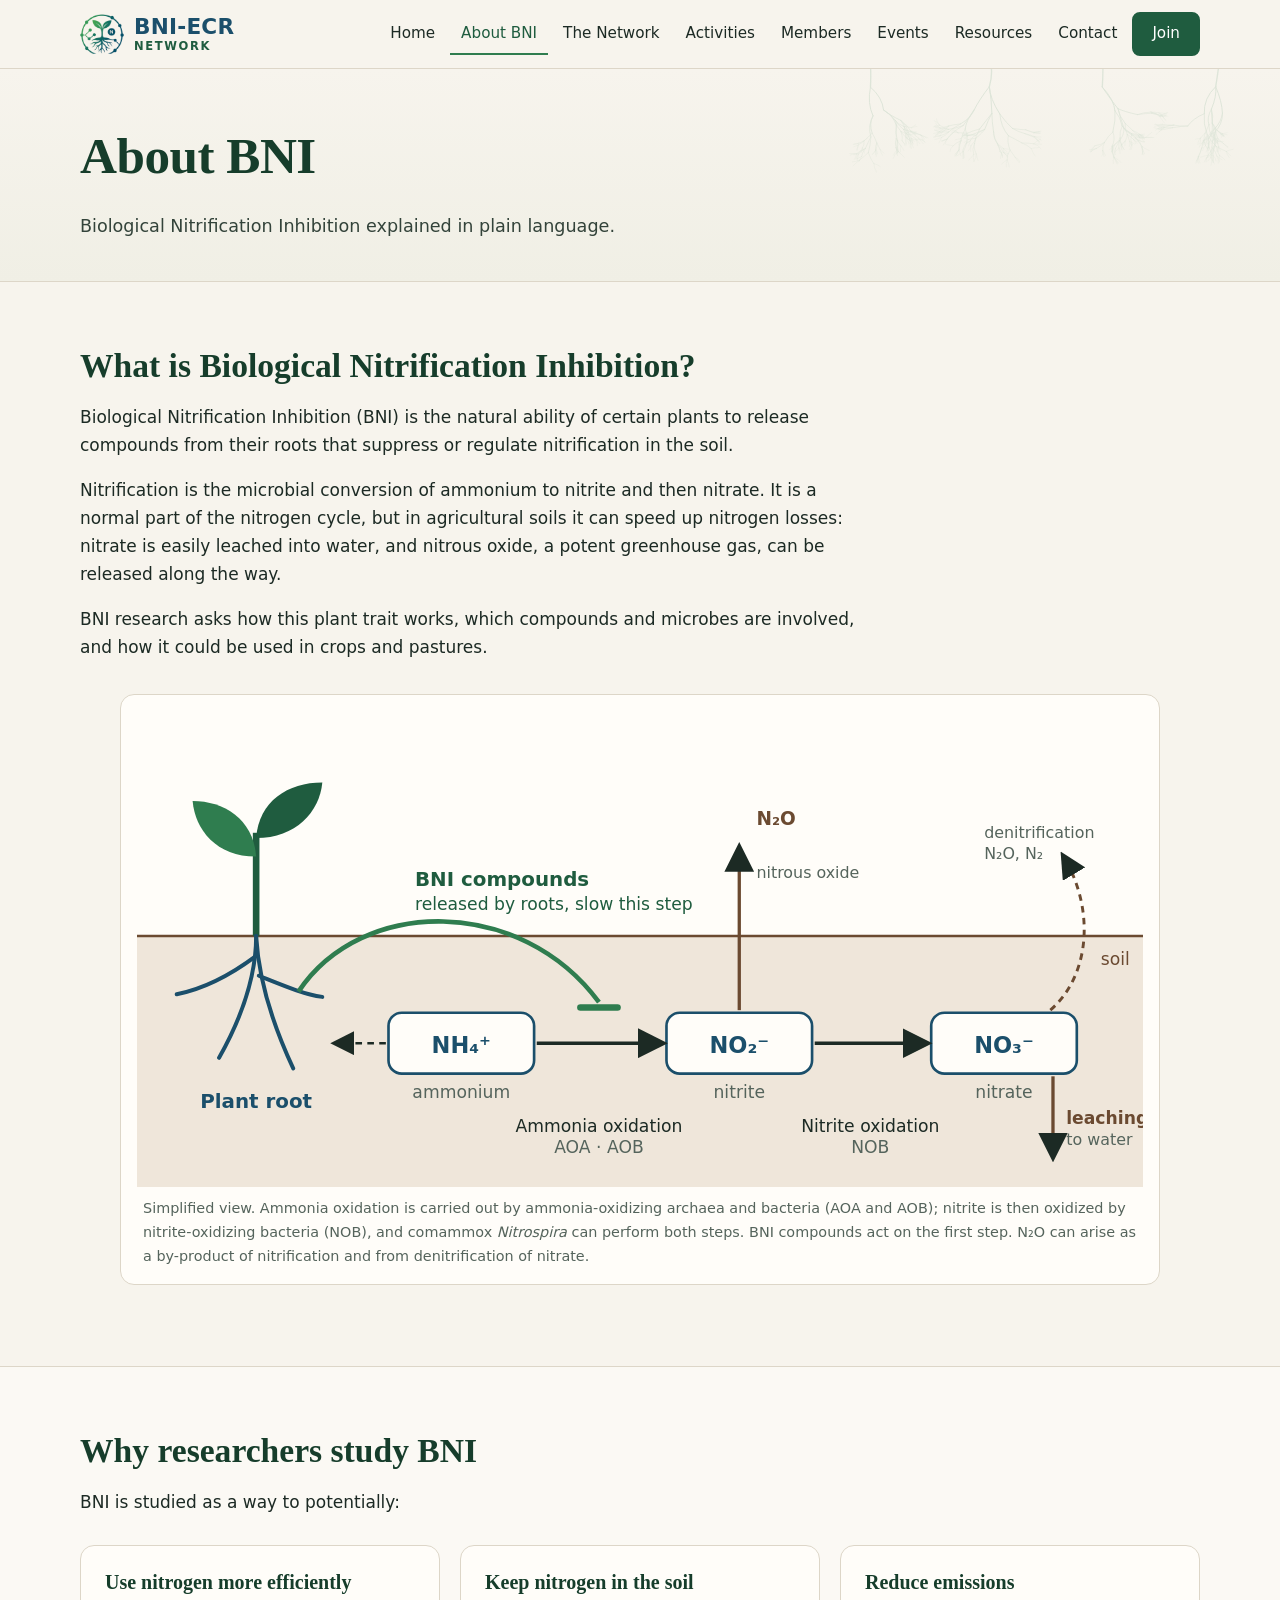
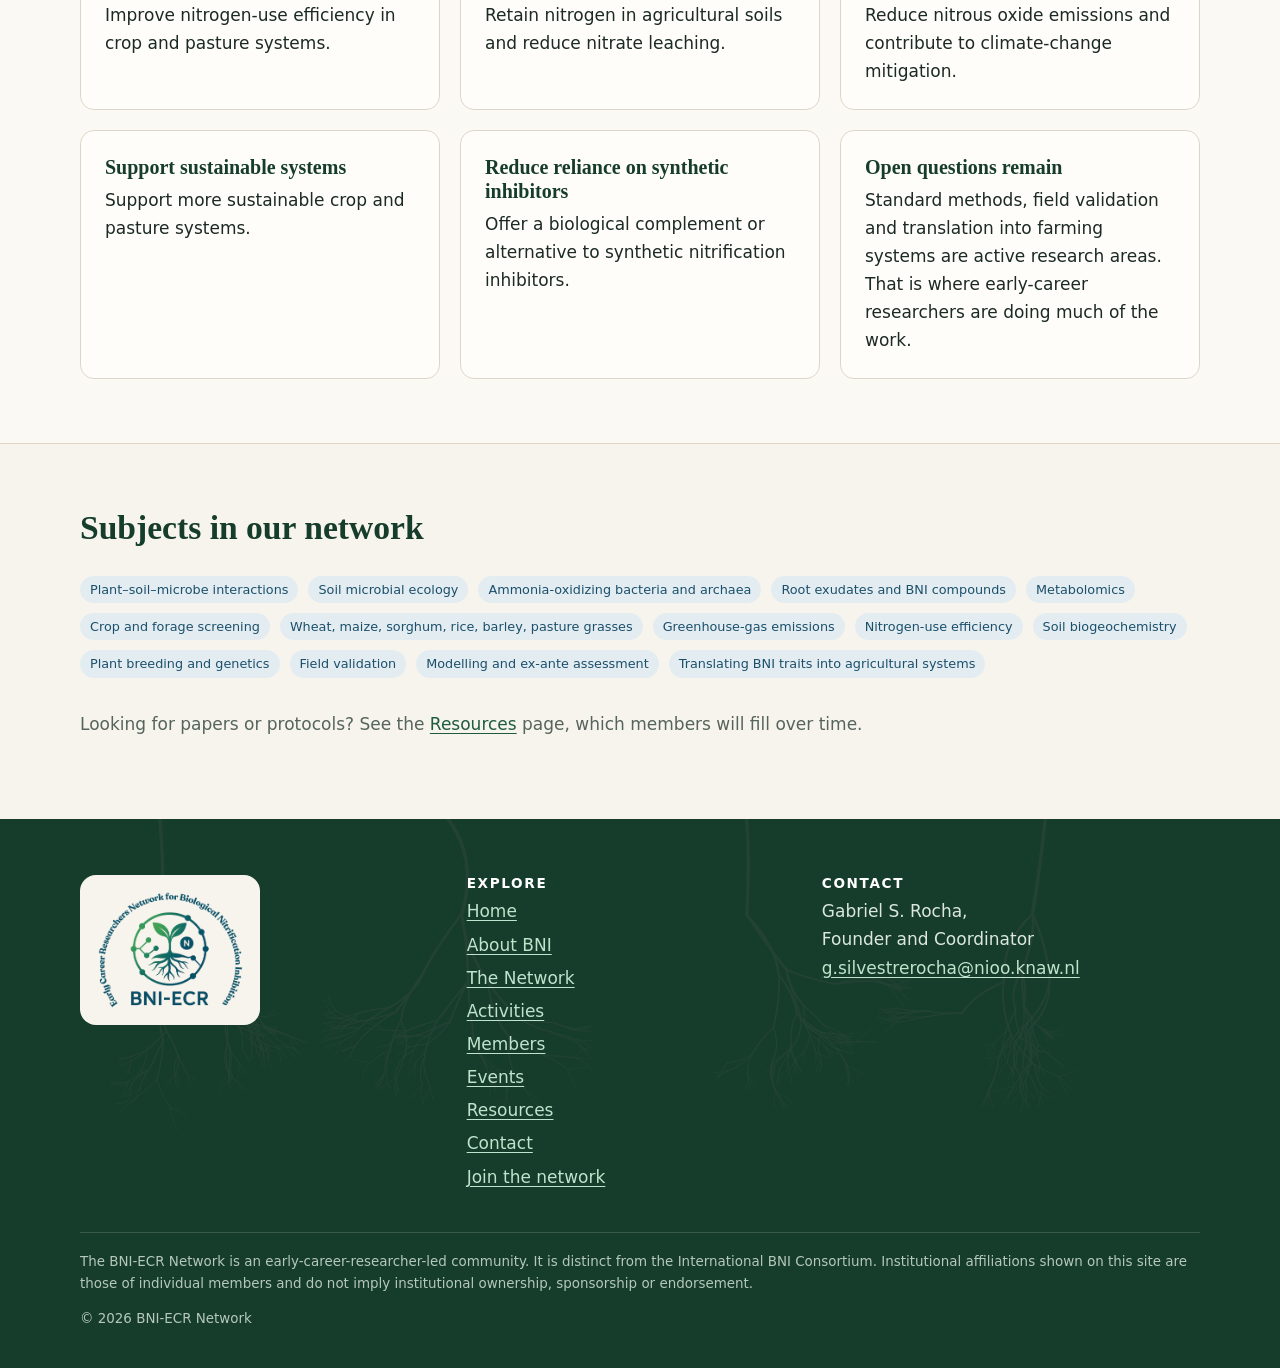
==== about-bni.html @ f7129e0a "Add BNI-ECR Network website Static site (HTML/CSS/JS) with data-driven events, members, resources an" ====
<!doctype html>
<html lang="en">
<head>
<meta charset="utf-8">
<meta name="viewport" content="width=device-width, initial-scale=1">
<title>About BNI · BNI-ECR Network</title>
<meta name="description" content="Biological Nitrification Inhibition explained: how some plants release compounds that slow soil nitrification, and why that matters for nitrogen use and emissions.">
<meta name="theme-color" content="#163d2b">
<meta property="og:title" content="About BNI · BNI-ECR Network">
<meta property="og:description" content="Biological Nitrification Inhibition explained: how some plants release compounds that slow soil nitrification, and why that matters for nitrogen use and emissions.">
<meta property="og:type" content="website">
<meta property="og:image" content="assets/img/logo-arc.png">
<link rel="icon" href="assets/img/favicon.png">
<link rel="stylesheet" href="assets/css/style.css">
</head>
<body>
<a class="skip" href="#main">Skip to content</a>
<header id="site-header"></header>
<noscript><p class="load-error">This site uses a little JavaScript for its menu and listings. Contact: <a href="mailto:g.silvestrerocha@nioo.knaw.nl">g.silvestrerocha@nioo.knaw.nl</a></p></noscript>
<main id="main">
<section class="page-head"><div class="wrap"><h1>About BNI</h1><p>Biological Nitrification Inhibition explained in plain language.</p></div></section>
<section class="block"><div class="wrap">
  <div class="prose">
    <h2>What is Biological Nitrification Inhibition?</h2>
    <p>Biological Nitrification Inhibition (BNI) is the natural ability of certain plants to release compounds from their roots that suppress or regulate nitrification in the soil.</p>
    <p>Nitrification is the microbial conversion of ammonium to nitrite and then nitrate. It is a normal part of the nitrogen cycle, but in agricultural soils it can speed up nitrogen losses: nitrate is easily leached into water, and nitrous oxide, a potent greenhouse gas, can be released along the way.</p>
    <p>BNI research asks how this plant trait works, which compounds and microbes are involved, and how it could be used in crops and pastures.</p>
  </div>
  <div style="margin-top:32px">
<figure class="diagram">
<svg viewBox="0 0 760 360" role="img" aria-labelledby="dt dd" font-family="system-ui,Segoe UI,Arial,sans-serif">
<title id="dt">Simplified nitrogen transformations in soil and where BNI acts</title>
<desc id="dd">Ammonium is oxidised to nitrite by ammonia oxidisers, then to nitrate by nitrite oxidisers. Nitrate can leach, and nitrous oxide can be emitted. Plant roots release BNI compounds that inhibit the ammonia-oxidation step.</desc>
<defs>
<marker id="ar" markerWidth="9" markerHeight="9" refX="7" refY="4.5" orient="auto"><path d="M0 0L9 4.5 0 9z" fill="#1c2a24"/></marker>
<marker id="ag" markerWidth="9" markerHeight="9" refX="7" refY="4.5" orient="auto"><path d="M0 0L9 4.5 0 9z" fill="#2f7d4f"/></marker>
</defs>
<rect x="0" y="170" width="760" height="190" fill="#efe6da"/>
<line x1="0" y1="170" x2="760" y2="170" stroke="#6b4a31" stroke-width="2"/>
<text x="750" y="192" text-anchor="end" font-size="13" fill="#6b4a31">soil</text>
<!-- plant -->
<path d="M90 170V92" stroke="#1f5c3f" stroke-width="5" fill="none"/>
<path d="M90 110C60 110 44 90 42 68 66 68 88 82 90 110Z" fill="#2f7d4f"/>
<path d="M90 96C120 96 138 76 140 54 114 54 92 68 90 96Z" fill="#1f5c3f"/>
<g stroke="#1b4f6b" stroke-width="3" fill="none" stroke-linecap="round"><path d="M90 170C90 200 80 230 62 262"/><path d="M90 170C92 205 104 240 118 270"/><path d="M90 185C70 200 50 210 30 214"/><path d="M92 200C112 208 126 214 140 216"/></g>
<text x="90" y="300" text-anchor="middle" font-size="15" font-weight="600" fill="#1b4f6b">Plant root</text>
<!-- N pools -->
<g font-size="17" font-weight="700" text-anchor="middle">
<rect x="190" y="228" width="110" height="46" rx="10" fill="#fffdf9" stroke="#1b4f6b" stroke-width="2"/><text x="245" y="258" fill="#1b4f6b">NH₄⁺</text>
<rect x="400" y="228" width="110" height="46" rx="10" fill="#fffdf9" stroke="#1b4f6b" stroke-width="2"/><text x="455" y="258" fill="#1b4f6b">NO₂⁻</text>
<rect x="600" y="228" width="110" height="46" rx="10" fill="#fffdf9" stroke="#1b4f6b" stroke-width="2"/><text x="655" y="258" fill="#1b4f6b">NO₃⁻</text>
</g>
<g font-size="13" text-anchor="middle" fill="#1c2a24">
<text x="245" y="292" fill="#55645c">ammonium</text><text x="455" y="292" fill="#55645c">nitrite</text><text x="655" y="292" fill="#55645c">nitrate</text>
</g>
<line x1="302" y1="251" x2="396" y2="251" stroke="#1c2a24" stroke-width="2.5" marker-end="url(#ar)"/>
<line x1="512" y1="251" x2="596" y2="251" stroke="#1c2a24" stroke-width="2.5" marker-end="url(#ar)"/>
<g font-size="13" text-anchor="middle" fill="#1c2a24"><text x="349" y="318">Ammonia oxidation</text><text x="349" y="334" fill="#55645c">AOA · AOB</text><text x="554" y="318">Nitrite oxidation</text><text x="554" y="334" fill="#55645c">NOB</text></g>
<!-- uptake -->
<line x1="188" y1="251" x2="150" y2="251" stroke="#1c2a24" stroke-width="2" stroke-dasharray="5 4" marker-end="url(#ar)"/>
<!-- BNI -->
<path d="M122 212C170 140 290 140 349 220" stroke="#2f7d4f" stroke-width="3.5" fill="none"/>
<line x1="335" y1="224" x2="363" y2="224" stroke="#2f7d4f" stroke-width="5" stroke-linecap="round"/>
<text x="210" y="132" font-size="15" font-weight="700" fill="#1f5c3f">BNI compounds</text>
<text x="210" y="150" font-size="13" fill="#1f5c3f">released by roots, slow this step</text>
<!-- losses -->
<line x1="455" y1="226" x2="455" y2="104" stroke="#6b4a31" stroke-width="2.5" marker-end="url(#ar)"/>
<text x="468" y="86" font-size="14" font-weight="600" fill="#6b4a31">N₂O</text><text x="468" y="126" font-size="12" fill="#55645c">nitrous oxide</text>
<path d="M692 276V336" stroke="#6b4a31" stroke-width="2.5" marker-end="url(#ar)" fill="none"/>
<text x="702" y="312" font-size="13" fill="#6b4a31" font-weight="600">leaching</text><text x="702" y="328" font-size="12" fill="#55645c">to water</text>
<path d="M690 226C720 200 724 150 700 110" stroke="#6b4a31" stroke-width="2.2" fill="none" marker-end="url(#ar)" stroke-dasharray="5 4"/>
<text x="640" y="96" font-size="12" fill="#55645c">denitrification</text><text x="640" y="112" font-size="12" fill="#55645c">N₂O, N₂</text>
</svg>
<figcaption>Simplified view. Ammonia oxidation is carried out by ammonia-oxidizing archaea and bacteria (AOA and AOB); nitrite is then oxidized by nitrite-oxidizing bacteria (NOB), and comammox <em>Nitrospira</em> can perform both steps. BNI compounds act on the first step. N₂O can arise as a by-product of nitrification and from denitrification of nitrate.</figcaption>
</figure></div>
</div></section>

<section class="block alt"><div class="wrap">
  <div class="section-head"><h2>Why researchers study BNI</h2><p>BNI is studied as a way to potentially:</p></div>
  <div class="grid g3">
    <div class="card"><h3>Use nitrogen more efficiently</h3><p>Improve nitrogen-use efficiency in crop and pasture systems.</p></div>
    <div class="card"><h3>Keep nitrogen in the soil</h3><p>Retain nitrogen in agricultural soils and reduce nitrate leaching.</p></div>
    <div class="card"><h3>Reduce emissions</h3><p>Reduce nitrous oxide emissions and contribute to climate-change mitigation.</p></div>
    <div class="card"><h3>Support sustainable systems</h3><p>Support more sustainable crop and pasture systems.</p></div>
    <div class="card"><h3>Reduce reliance on synthetic inhibitors</h3><p>Offer a biological complement or alternative to synthetic nitrification inhibitors.</p></div>
    <div class="card"><h3>Open questions remain</h3><p>Standard methods, field validation and translation into farming systems are active research areas. That is where early-career researchers are doing much of the work.</p></div>
  </div>
</div></section>

<section class="block"><div class="wrap">
  <div class="section-head"><h2>Subjects in our network</h2></div>
  <ul class="chips" style="gap:10px">
    <li>Plant–soil–microbe interactions</li><li>Soil microbial ecology</li><li>Ammonia-oxidizing bacteria and archaea</li><li>Root exudates and BNI compounds</li><li>Metabolomics</li><li>Crop and forage screening</li><li>Wheat, maize, sorghum, rice, barley, pasture grasses</li><li>Greenhouse-gas emissions</li><li>Nitrogen-use efficiency</li><li>Soil biogeochemistry</li><li>Plant breeding and genetics</li><li>Field validation</li><li>Modelling and ex-ante assessment</li><li>Translating BNI traits into agricultural systems</li>
  </ul>
  <p style="margin-top:32px" class="muted">Looking for papers or protocols? See the <a href="resources.html">Resources</a> page, which members will fill over time.</p>
</div></section>

</main>
<footer id="site-footer"></footer>
<script src="assets/js/site.js" defer></script>
</body>
</html>
---- assets/css/style.css ----
:root {
  --green-900: #163d2b;
  --green-700: #1f5c3f;
  --green-500: #2f7d4f;
  --blue-700: #1b4f6b;
  --blue-100: #e3edf1;
  --soil-700: #6b4a31;
  --soil-100: #efe6da;
  --paper: #f7f4ed;
  --card: #fffdf9;
  --ink: #1c2a24;
  --muted: #55645c;
  --line: #ddd6c8;
  --serif: "Iowan Old Style", "Palatino Linotype", Palatino, "Book Antiqua", Georgia, serif;
  --sans: system-ui, -apple-system, "Segoe UI", Roboto, "Helvetica Neue", Arial, sans-serif;
  --radius: 14px;
  --max: 1120px;
}
*, *::before, *::after { box-sizing: border-box; }
html { scroll-behavior: smooth; }
body { margin: 0; background: var(--paper); color: var(--ink); font: 17px/1.65 var(--sans); -webkit-font-smoothing: antialiased; }
img { max-width: 100%; height: auto; }
a { color: var(--green-700); text-underline-offset: 3px; }
a:hover { color: var(--blue-700); }
:focus-visible { outline: 3px solid var(--blue-700); outline-offset: 2px; border-radius: 4px; }
.sr { position: absolute; width: 1px; height: 1px; overflow: hidden; clip: rect(0 0 0 0); white-space: nowrap; }
.skip { position: absolute; left: -999px; top: 8px; background: var(--green-900); color: #fff; padding: 8px 14px; z-index: 100; border-radius: 6px; }
.skip:focus { left: 8px; }
.wrap { width: min(100% - 32px, var(--max)); margin-inline: auto; }
.muted { color: var(--muted); }
.small { font-size: .9rem; }

h1, h2, h3, h4 { font-family: var(--serif); line-height: 1.2; color: var(--green-900); margin: 0 0 .5em; font-weight: 700; }
h1 { font-size: clamp(2rem, 4.5vw, 3.2rem); letter-spacing: -.01em; }
h2 { font-size: clamp(1.5rem, 3vw, 2.1rem); }
h3 { font-size: 1.25rem; }
h4 { font-size: 1rem; font-family: var(--sans); text-transform: uppercase; letter-spacing: .06em; color: var(--soil-700); margin-top: 1.2em; }
p { margin: 0 0 1em; }
.kicker { font-size: .8rem; text-transform: uppercase; letter-spacing: .09em; color: var(--soil-700); font-weight: 600; margin-bottom: .4em; }

/* Header */
.site-header { position: sticky; top: 0; z-index: 50; background: rgba(247, 244, 237, .94); backdrop-filter: blur(8px); border-bottom: 1px solid var(--line); }
.bar { display: flex; align-items: center; justify-content: space-between; gap: 16px; min-height: 68px; }
.brand { display: flex; align-items: center; gap: 10px; text-decoration: none; color: var(--blue-700); font: 700 1.35rem/1 var(--sans); letter-spacing: .01em; }
.brand small { display: block; font-size: .72rem; font-weight: 600; letter-spacing: .14em; text-transform: uppercase; color: var(--green-700); margin-top: 3px; }
#primary-nav ul { display: flex; align-items: center; gap: 4px; list-style: none; margin: 0; padding: 0; }
#primary-nav a { display: block; padding: 8px 11px; border-radius: 8px; text-decoration: none; color: var(--ink); font-size: .95rem; font-weight: 500; }
#primary-nav a:hover { background: var(--soil-100); }
#primary-nav a[aria-current="page"]:not(.btn) { color: var(--green-700); box-shadow: inset 0 -2px 0 var(--green-500); border-radius: 0; }
.nav-toggle { display: none; background: none; border: 1px solid var(--line); border-radius: 8px; padding: 6px 8px; color: var(--ink); cursor: pointer; }

/* Buttons */
.btn { display: inline-block; background: var(--green-700); color: #fff !important; padding: 12px 22px; border-radius: 999px; font-weight: 600; text-decoration: none; border: 2px solid var(--green-700); transition: background .2s, transform .2s; }
.btn:hover { background: var(--green-900); border-color: var(--green-900); transform: translateY(-1px); }
.btn-ghost { background: transparent; color: var(--green-700) !important; }
.btn-ghost:hover { background: var(--green-700); color: #fff !important; }
.btn-small { padding: 7px 16px; font-size: .92rem; }
#primary-nav a.btn { color: #fff; padding: 7px 18px; }
#primary-nav a.btn:hover { background: var(--green-900); }
.actions { display: flex; flex-wrap: wrap; gap: 10px; align-items: center; }

/* Hero */
.hero { position: relative; overflow: hidden; background: linear-gradient(180deg, var(--paper) 0%, #eef0e6 100%); border-bottom: 1px solid var(--line); }
.hero::before { content: ""; position: absolute; inset: auto 0 0 0; height: 70%; background: url(../img/roots.svg) center bottom / cover no-repeat; opacity: .13; transform: scaleY(-1); transform-origin: center; pointer-events: none; }
.hero .wrap { position: relative; display: grid; grid-template-columns: 1.3fr .7fr; gap: 40px; align-items: center; padding: 72px 0 80px; }
.hero p.lead { font-size: 1.2rem; max-width: 36em; color: #33433a; }
.hero img.hero-logo { width: min(100%, 360px); justify-self: center; }
.hero .actions { margin-top: 1.4em; }
.page-head { position: relative; overflow: hidden; padding: 56px 0 40px; border-bottom: 1px solid var(--line); background: linear-gradient(180deg, var(--paper), #f0efe5); }
.page-head::after { content: ""; position: absolute; right: -40px; top: -20px; width: 520px; height: 220px; background: url(../img/roots.svg) center top / contain no-repeat; opacity: .12; pointer-events: none; }
.page-head .wrap { position: relative; z-index: 1; }
.page-head p { max-width: 42em; font-size: 1.1rem; color: #33433a; margin-bottom: 0; }

/* Sections */
section.block { padding: 64px 0; }
section.block.alt { background: #fbf9f4; border-block: 1px solid var(--line); }
section.block.tint { background: var(--blue-100); border-block: 1px solid #cfdde4; }
section.block.soil { background: var(--soil-100); border-block: 1px solid #e0d3c1; }
.section-head { max-width: 46em; margin-bottom: 28px; }
.grid { display: grid; gap: 20px; }
.g2 { grid-template-columns: repeat(2, 1fr); }
.g3 { grid-template-columns: repeat(3, 1fr); }
.g4 { grid-template-columns: repeat(4, 1fr); }
.two-col { display: grid; grid-template-columns: 1fr 1fr; gap: 48px; align-items: start; }
.prose { max-width: 46em; }
.prose ul, .prose ol { padding-left: 1.2em; }
.prose li { margin-bottom: .4em; }

/* Cards */
.card { background: var(--card); border: 1px solid var(--line); border-radius: var(--radius); padding: 24px; }
.card h3 { margin-bottom: .35em; }
.card p:last-child { margin-bottom: 0; }
.theme-card { border-top: 4px solid var(--green-500); }
.theme-card:nth-child(3n+2) { border-top-color: var(--blue-700); }
.theme-card:nth-child(3n) { border-top-color: var(--soil-700); }
.num { font: 700 2rem/1 var(--serif); color: var(--green-500); display: block; margin-bottom: .3em; }
.cta-band { background: var(--green-900); color: #eaf2ec; border-radius: 20px; padding: 40px; display: grid; grid-template-columns: 1.4fr auto; gap: 24px; align-items: center; position: relative; overflow: hidden; }
.cta-band h2 { color: #fff; margin-bottom: .3em; }
.cta-band p { margin: 0; max-width: 38em; }
.cta-band .btn { background: #fff; color: var(--green-900) !important; border-color: #fff; }
.cta-band .btn:hover { background: var(--soil-100); border-color: var(--soil-100); }
.callout { border-left: 5px solid var(--blue-700); background: var(--blue-100); padding: 18px 22px; border-radius: 0 var(--radius) var(--radius) 0; }
.callout p:last-child { margin: 0; }

/* Events */
.event .tag, .tag { display: inline-block; font-size: .72rem; font-weight: 700; letter-spacing: .08em; text-transform: uppercase; padding: 3px 10px; border-radius: 999px; background: var(--soil-100); color: var(--soil-700); margin-bottom: 10px; }
.tag-live { background: #dcefe2; color: var(--green-700); }
.tag-ph { background: #fff1cf; color: #6d5200; }
.event-featured { border: 2px solid var(--green-500); box-shadow: 0 10px 30px -18px rgba(22, 61, 43, .5); }
.event .meta { list-style: none; margin: 1em 0; padding: 0; display: grid; gap: 6px; }
.event .meta li span { display: inline-block; min-width: 64px; font-size: .78rem; text-transform: uppercase; letter-spacing: .07em; color: var(--soil-700); font-weight: 600; }
.event .meta em { color: var(--muted); font-style: normal; }
.prog { padding-left: 1.1em; }
.prog b { color: var(--green-700); }
.note { font-size: .9rem; color: var(--muted); font-style: italic; }
#event-list { display: grid; gap: 20px; }

/* Members */
.member { display: grid; gap: 14px; align-content: start; }
.member[hidden] { display: none; }
.member .avatar { width: 64px; height: 64px; border-radius: 50%; overflow: hidden; background: linear-gradient(135deg, var(--green-500), var(--blue-700)); display: grid; place-items: center; }
.member .avatar img { width: 100%; height: 100%; object-fit: cover; }
.avatar-fallback { color: #fff; font: 700 1.3rem var(--serif); }
.member .role { color: var(--green-700); font-weight: 600; margin: 0; }
.member .inst { color: var(--muted); margin: 0; font-size: .95rem; }
.member dl { margin: 0; font-size: .95rem; }
.member dt { font-size: .74rem; text-transform: uppercase; letter-spacing: .08em; color: var(--soil-700); font-weight: 600; margin-top: .6em; }
.member dd { margin: 0; }
.member.is-placeholder { border-style: dashed; background: transparent; color: var(--muted); }
.member.is-placeholder .avatar { background: var(--line); }
.chips { list-style: none; display: flex; flex-wrap: wrap; gap: 6px; padding: 0; margin: 0; }
.chips li { background: var(--blue-100); color: var(--blue-700); font-size: .8rem; padding: 3px 10px; border-radius: 999px; }
.search { width: 100%; max-width: 420px; padding: 11px 16px; border: 1px solid #b9b19f; border-radius: 999px; font: inherit; background: #fff; margin-bottom: 24px; }

/* Resources, news */
.resource .empty { color: var(--muted); font-size: .92rem; border-top: 1px dashed var(--line); padding-top: .8em; margin-top: 1em; }
.resource ul { padding-left: 1.1em; }
.news h3 { font-size: 1.1rem; }
.news a { text-decoration: none; }

/* Timeline */
.timeline { list-style: none; margin: 0; padding: 0 0 0 22px; border-left: 3px solid var(--green-500); }
.timeline li { position: relative; padding: 0 0 26px 18px; }
.timeline li::before { content: ""; position: absolute; left: -33px; top: 6px; width: 15px; height: 15px; border-radius: 50%; background: var(--paper); border: 3px solid var(--blue-700); }
.timeline b { display: block; font-family: var(--serif); color: var(--green-900); }

/* Diagram */
.diagram { background: var(--card); border: 1px solid var(--line); border-radius: var(--radius); padding: 16px; }
.diagram svg { width: 100%; height: auto; display: block; }
.diagram figcaption { font-size: .9rem; color: var(--muted); padding: 10px 6px 0; }

/* Join */
.form-fields { columns: 2; column-gap: 32px; padding-left: 1.2em; }
.form-fields li { break-inside: avoid; margin-bottom: .4em; }
[data-join-embed] iframe { border: 1px solid var(--line); border-radius: var(--radius); background: #fff; }

/* Footer */
.site-footer { background: var(--green-900); color: #dbe7df; padding: 56px 0 24px; margin-top: 0; position: relative; overflow: hidden; }
.site-footer::before { content: ""; position: absolute; inset: 0; background: url(../img/roots.svg) center top / cover; opacity: .07; filter: invert(1); pointer-events: none; }
.site-footer a { color: #bfe3cc; }
.site-footer h2 { color: #fff; font: 700 .85rem var(--sans); letter-spacing: .12em; text-transform: uppercase; }
.site-footer ul { list-style: none; padding: 0; margin: 0; }
.site-footer li { margin-bottom: .3em; }
.foot-grid { position: relative; display: grid; grid-template-columns: 1.1fr 1fr 1.2fr; gap: 40px; }
.foot-logo { background: #f7f4ed; border-radius: 16px; padding: 14px; }
.fine { position: relative; border-top: 1px solid rgba(255, 255, 255, .15); margin-top: 36px; padding-top: 18px; font-size: .84rem; color: #b5c8bb; }
.load-error { background: #fff1cf; color: #5c4600; margin: 0; padding: 10px 16px; text-align: center; font-size: .9rem; }

/* Responsive */
@media (max-width: 900px) {
  .g3, .g4 { grid-template-columns: repeat(2, 1fr); }
  .two-col, .hero .wrap, .cta-band, .foot-grid { grid-template-columns: 1fr; }
  .hero .wrap { padding: 44px 0 56px; }
  .hero img.hero-logo { order: -1; width: 220px; justify-self: start; }
  .nav-toggle { display: block; }
  #primary-nav { display: none; position: absolute; left: 0; right: 0; top: 100%; background: var(--paper); border-bottom: 1px solid var(--line); padding: 8px 16px 16px; }
  #primary-nav.open { display: block; }
  #primary-nav ul { flex-direction: column; align-items: stretch; }
  #primary-nav a { padding: 12px 10px; }
  #primary-nav a.btn { text-align: center; margin-top: 6px; }
  .site-header .bar { position: relative; }
}
@media (max-width: 600px) {
  body { font-size: 16px; }
  .g2, .g3, .g4 { grid-template-columns: 1fr; }
  .form-fields { columns: 1; }
  section.block { padding: 44px 0; }
  .cta-band { padding: 28px 22px; }
}
@media (prefers-reduced-motion: no-preference) {
  .card { transition: transform .25s ease, box-shadow .25s ease; }
  .card:hover { transform: translateY(-2px); box-shadow: 0 12px 28px -20px rgba(22, 61, 43, .55); }
}
@media (prefers-reduced-motion: reduce) { html { scroll-behavior: auto; } * { transition: none !important; } }
@media print { .site-header, .site-footer, .nav-toggle { display: none; } body { background: #fff; } }
.diagram { overflow-x: auto; }
.diagram svg { min-width: 620px; }
.two-col > *, .grid > * { min-width: 0; }
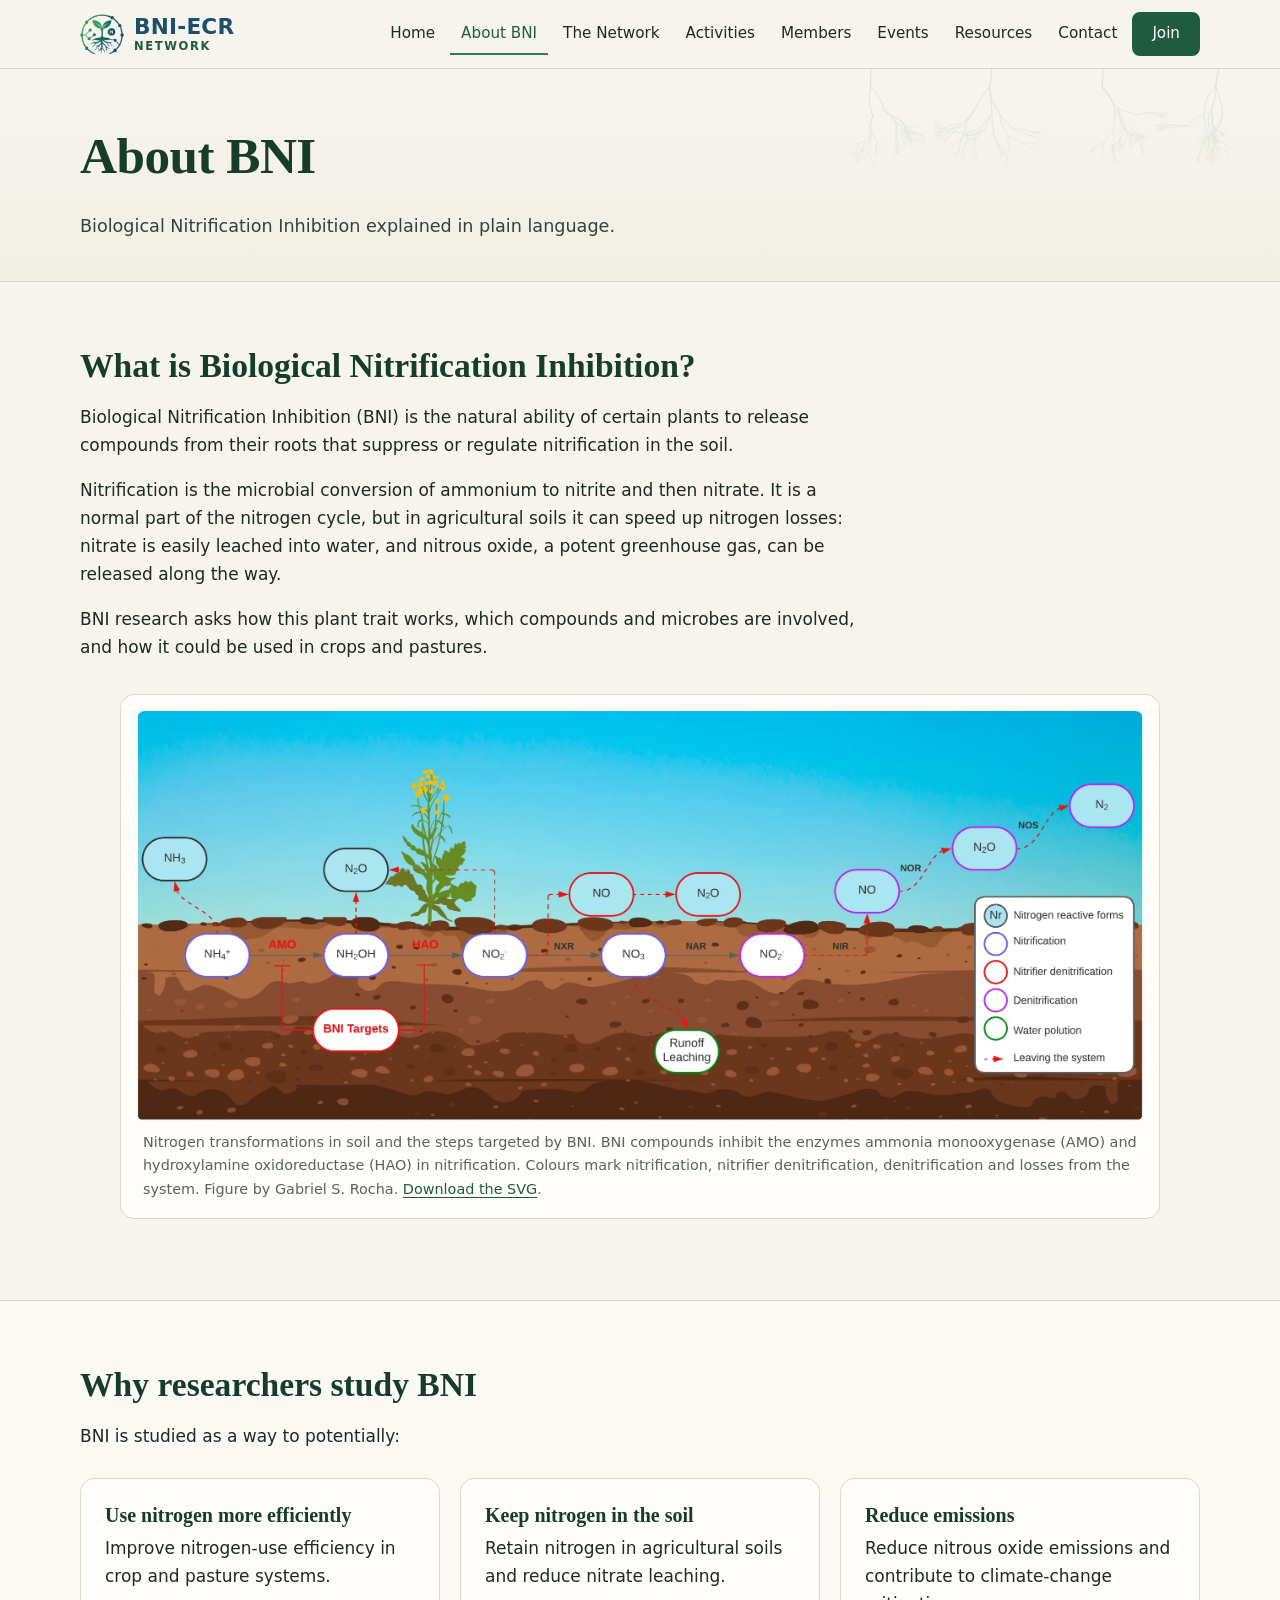
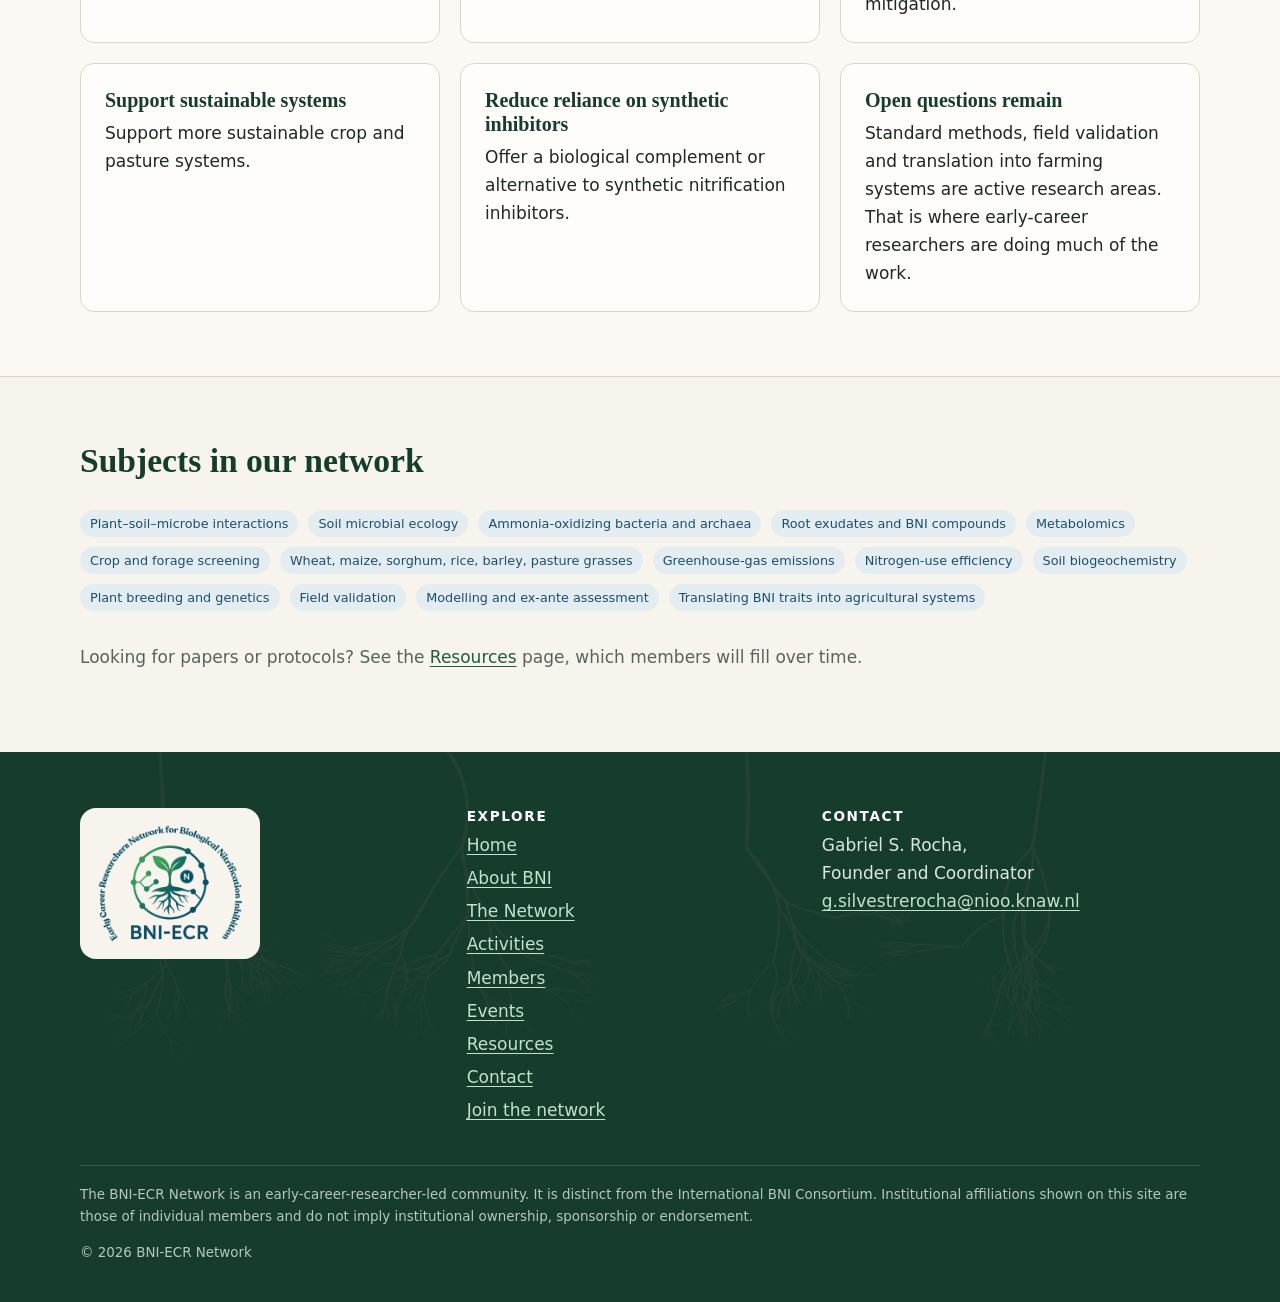
==== commit db74d971: "Replace nitrogen-cycle diagram on About BNI with the author's own figure Co-Authored-By: Claude Sonn" ====
--- a/about-bni.html
+++ b/about-bni.html
@@ -28,50 +28,8 @@
   </div>
   <div style="margin-top:32px">
 <figure class="diagram">
-<svg viewBox="0 0 760 360" role="img" aria-labelledby="dt dd" font-family="system-ui,Segoe UI,Arial,sans-serif">
-<title id="dt">Simplified nitrogen transformations in soil and where BNI acts</title>
-<desc id="dd">Ammonium is oxidised to nitrite by ammonia oxidisers, then to nitrate by nitrite oxidisers. Nitrate can leach, and nitrous oxide can be emitted. Plant roots release BNI compounds that inhibit the ammonia-oxidation step.</desc>
-<defs>
-<marker id="ar" markerWidth="9" markerHeight="9" refX="7" refY="4.5" orient="auto"><path d="M0 0L9 4.5 0 9z" fill="#1c2a24"/></marker>
-<marker id="ag" markerWidth="9" markerHeight="9" refX="7" refY="4.5" orient="auto"><path d="M0 0L9 4.5 0 9z" fill="#2f7d4f"/></marker>
-</defs>
-<rect x="0" y="170" width="760" height="190" fill="#efe6da"/>
-<line x1="0" y1="170" x2="760" y2="170" stroke="#6b4a31" stroke-width="2"/>
-<text x="750" y="192" text-anchor="end" font-size="13" fill="#6b4a31">soil</text>
-<!-- plant -->
-<path d="M90 170V92" stroke="#1f5c3f" stroke-width="5" fill="none"/>
-<path d="M90 110C60 110 44 90 42 68 66 68 88 82 90 110Z" fill="#2f7d4f"/>
-<path d="M90 96C120 96 138 76 140 54 114 54 92 68 90 96Z" fill="#1f5c3f"/>
-<g stroke="#1b4f6b" stroke-width="3" fill="none" stroke-linecap="round"><path d="M90 170C90 200 80 230 62 262"/><path d="M90 170C92 205 104 240 118 270"/><path d="M90 185C70 200 50 210 30 214"/><path d="M92 200C112 208 126 214 140 216"/></g>
-<text x="90" y="300" text-anchor="middle" font-size="15" font-weight="600" fill="#1b4f6b">Plant root</text>
-<!-- N pools -->
-<g font-size="17" font-weight="700" text-anchor="middle">
-<rect x="190" y="228" width="110" height="46" rx="10" fill="#fffdf9" stroke="#1b4f6b" stroke-width="2"/><text x="245" y="258" fill="#1b4f6b">NH₄⁺</text>
-<rect x="400" y="228" width="110" height="46" rx="10" fill="#fffdf9" stroke="#1b4f6b" stroke-width="2"/><text x="455" y="258" fill="#1b4f6b">NO₂⁻</text>
-<rect x="600" y="228" width="110" height="46" rx="10" fill="#fffdf9" stroke="#1b4f6b" stroke-width="2"/><text x="655" y="258" fill="#1b4f6b">NO₃⁻</text>
-</g>
-<g font-size="13" text-anchor="middle" fill="#1c2a24">
-<text x="245" y="292" fill="#55645c">ammonium</text><text x="455" y="292" fill="#55645c">nitrite</text><text x="655" y="292" fill="#55645c">nitrate</text>
-</g>
-<line x1="302" y1="251" x2="396" y2="251" stroke="#1c2a24" stroke-width="2.5" marker-end="url(#ar)"/>
-<line x1="512" y1="251" x2="596" y2="251" stroke="#1c2a24" stroke-width="2.5" marker-end="url(#ar)"/>
-<g font-size="13" text-anchor="middle" fill="#1c2a24"><text x="349" y="318">Ammonia oxidation</text><text x="349" y="334" fill="#55645c">AOA · AOB</text><text x="554" y="318">Nitrite oxidation</text><text x="554" y="334" fill="#55645c">NOB</text></g>
-<!-- uptake -->
-<line x1="188" y1="251" x2="150" y2="251" stroke="#1c2a24" stroke-width="2" stroke-dasharray="5 4" marker-end="url(#ar)"/>
-<!-- BNI -->
-<path d="M122 212C170 140 290 140 349 220" stroke="#2f7d4f" stroke-width="3.5" fill="none"/>
-<line x1="335" y1="224" x2="363" y2="224" stroke="#2f7d4f" stroke-width="5" stroke-linecap="round"/>
-<text x="210" y="132" font-size="15" font-weight="700" fill="#1f5c3f">BNI compounds</text>
-<text x="210" y="150" font-size="13" fill="#1f5c3f">released by roots, slow this step</text>
-<!-- losses -->
-<line x1="455" y1="226" x2="455" y2="104" stroke="#6b4a31" stroke-width="2.5" marker-end="url(#ar)"/>
-<text x="468" y="86" font-size="14" font-weight="600" fill="#6b4a31">N₂O</text><text x="468" y="126" font-size="12" fill="#55645c">nitrous oxide</text>
-<path d="M692 276V336" stroke="#6b4a31" stroke-width="2.5" marker-end="url(#ar)" fill="none"/>
-<text x="702" y="312" font-size="13" fill="#6b4a31" font-weight="600">leaching</text><text x="702" y="328" font-size="12" fill="#55645c">to water</text>
-<path d="M690 226C720 200 724 150 700 110" stroke="#6b4a31" stroke-width="2.2" fill="none" marker-end="url(#ar)" stroke-dasharray="5 4"/>
-<text x="640" y="96" font-size="12" fill="#55645c">denitrification</text><text x="640" y="112" font-size="12" fill="#55645c">N₂O, N₂</text>
-</svg>
-<figcaption>Simplified view. Ammonia oxidation is carried out by ammonia-oxidizing archaea and bacteria (AOA and AOB); nitrite is then oxidized by nitrite-oxidizing bacteria (NOB), and comammox <em>Nitrospira</em> can perform both steps. BNI compounds act on the first step. N₂O can arise as a by-product of nitrification and from denitrification of nitrate.</figcaption>
+<a href="assets/img/bni-figure.webp" target="_blank" rel="noopener"><img src="assets/img/bni-figure.webp" width="1588" height="647" loading="lazy" alt="Diagram of nitrogen transformations in soil. Ammonium (NH4+) is oxidised to hydroxylamine (NH2OH) by AMO, then to nitrite (NO2-) by HAO, then to nitrate (NO3-) by NXR. Both AMO and HAO are marked as BNI targets. Losses include ammonia (NH3), nitrous oxide (N2O), nitric oxide (NO) and nitrate runoff and leaching. Denitrification continues from nitrate through nitrite, NO and N2O to N2."></a>
+<figcaption>Nitrogen transformations in soil and the steps targeted by BNI. BNI compounds inhibit the enzymes ammonia monooxygenase (AMO) and hydroxylamine oxidoreductase (HAO) in nitrification. Colours mark nitrification, nitrifier denitrification, denitrification and losses from the system. Figure by Gabriel S. Rocha. <a href="assets/img/bni-figure.svg" download>Download the SVG</a>.</figcaption>
 </figure></div>
 </div></section>
 
--- a/assets/css/style.css
+++ b/assets/css/style.css
@@ -196,3 +196,4 @@
 .diagram { overflow-x: auto; }
 .diagram svg { min-width: 620px; }
 .two-col > *, .grid > * { min-width: 0; }
+.diagram img { display: block; width: 100%; min-width: 720px; height: auto; border-radius: 8px; }
